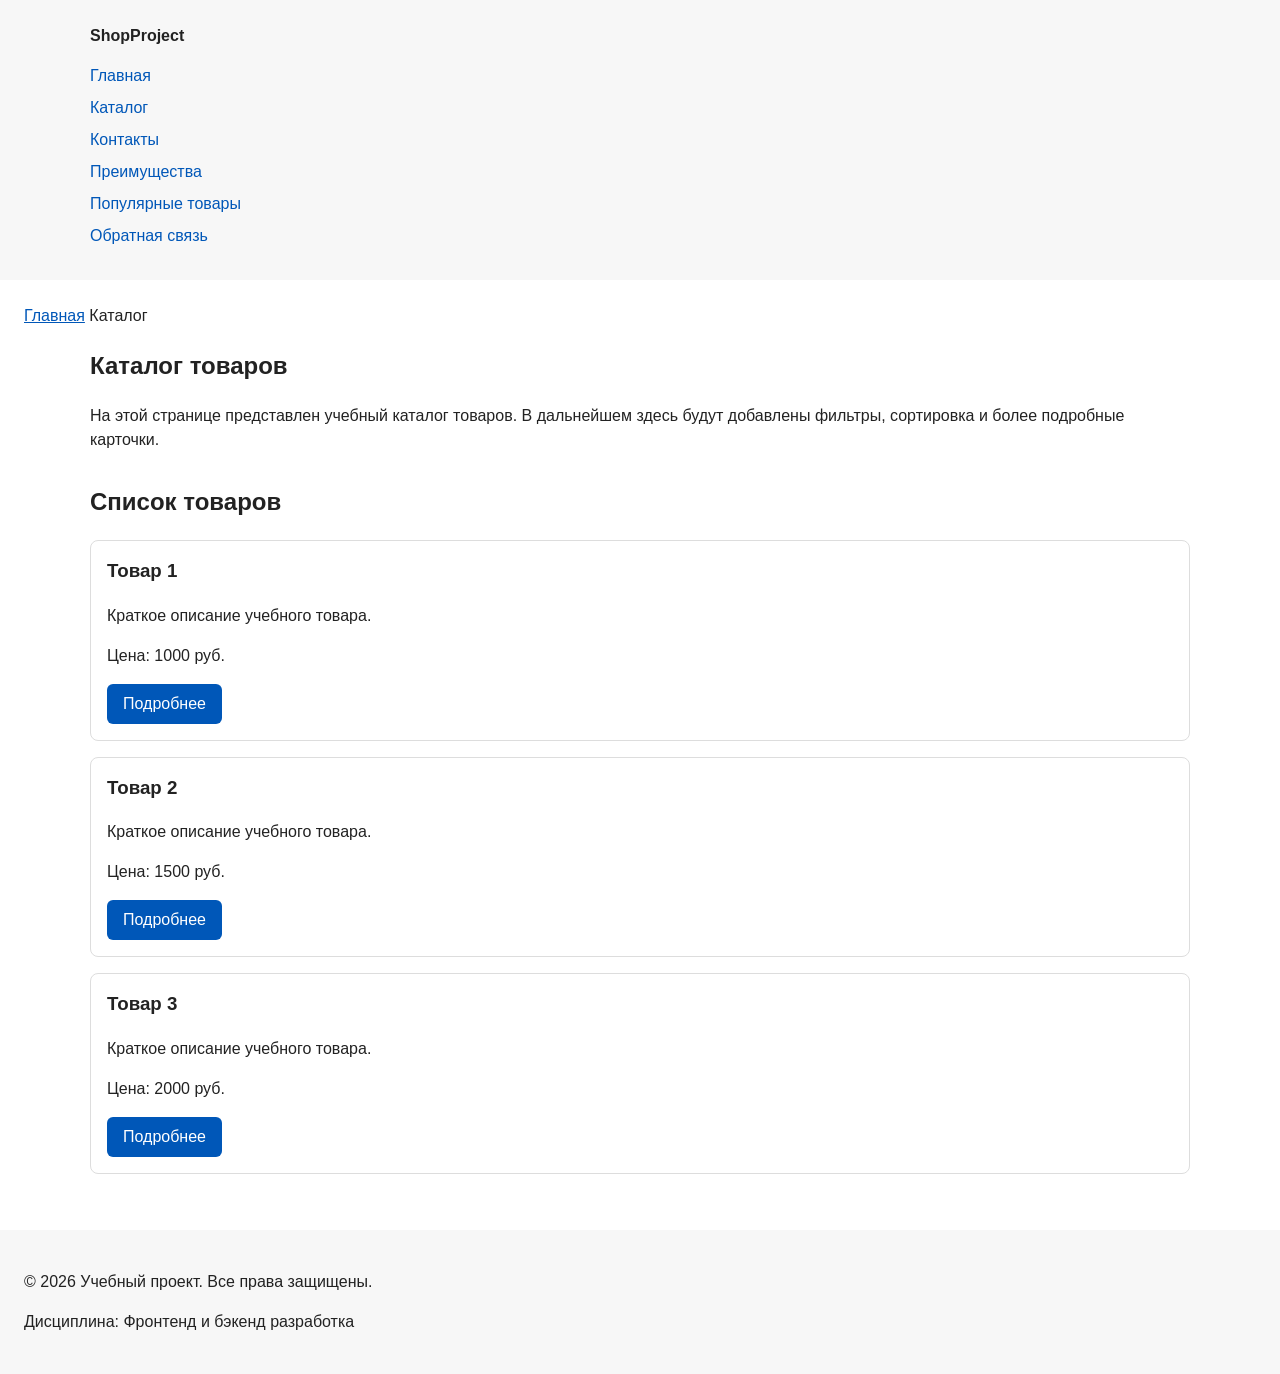
==== catalog.html @ 8a01cd28 "feat: add multi-page structure navigation and anchors" ====
﻿<!DOCTYPE html>
<html lang="ru">
<head>
  <meta charset="UTF-8">
  <meta name="viewport" content="width=device-width, initial-scale=1.0">
  <meta name="description" content="Каталог товаров учебного интернет-магазина.">
  <title>Каталог товаров – Учебный интернет-магазин</title>
  <link rel="stylesheet" href="css/style.css">
  <script src="js/main.js" defer></script>
</head>
<body>

  <!-- Шапка сайта -->
  <header>
    <div class="site-header">
      <a class="site-logo" href="index.html">ShopProject</a>
      <nav class="site-nav" aria-label="Основная навигация">
        <ul class="site-nav__list">
          <li><a href="index.html">Главная</a></li>
          <li><a href="catalog.html">Каталог</a></li>
          <li><a href="contacts.html">Контакты</a></li>
          <li><a href="index.html#advantages">Преимущества</a></li>
          <li><a href="index.html#popular">Популярные товары</a></li>
          <li><a href="index.html#contacts">Обратная связь</a></li>
        </ul>
      </nav>
    </div>
  </header>

  <!-- Основное содержимое страницы -->
  <main>

    <!-- Хлебные крошки -->
    <nav class="breadcrumbs" aria-label="Хлебные крошки">
      <a href="index.html">Главная</a>
      <span>Каталог</span>
    </nav>

    <!-- Заголовок раздела -->
    <section class="section">
      <h1>Каталог товаров</h1>
      <p>
        На этой странице представлен учебный каталог товаров.
        В дальнейшем здесь будут добавлены фильтры, сортировка
        и более подробные карточки.
      </p>
    </section>

    <!-- Список товаров -->
    <section class="section">
      <h2>Список товаров</h2>

      <article class="product-card">
        <h3>Товар 1</h3>
        <p>Краткое описание учебного товара.</p>
        <p>Цена: 1000 руб.</p>
        <a class="button" href="index.html#popular">Подробнее</a>
      </article>

      <article class="product-card">
        <h3>Товар 2</h3>
        <p>Краткое описание учебного товара.</p>
        <p>Цена: 1500 руб.</p>
        <a class="button" href="index.html#popular">Подробнее</a>
      </article>

      <article class="product-card">
        <h3>Товар 3</h3>
        <p>Краткое описание учебного товара.</p>
        <p>Цена: 2000 руб.</p>
        <a class="button" href="index.html#popular">Подробнее</a>
      </article>
    </section>

  </main>

  <!-- Подвал сайта -->
  <footer>
    <p>&copy; 2026 Учебный проект. Все права защищены.</p>
    <p>Дисциплина: Фронтенд и бэкенд разработка</p>
  </footer>

</body>
</html>
---- css/style.css ----
﻿/* ===================================
   1. Переменные проекта
   =================================== */

:root {
  /* Основные цвета проекта */
  --color-bg: #ffffff;
  --color-text: #222222;
  --color-muted: #666666;
  --color-primary: #0057b8;
  --color-primary-dark: #003f86;
  --color-border: #dddddd;
  --color-surface: #f7f7f7;
  --color-surface-accent: #eef5ff;
  --color-danger: #b00020;
  --color-success: #168a2f;
  --color-success-bg: #eefaf0;
  --color-white: #ffffff;

  /* Отступы */
  --space-xs: 4px;
  --space-sm: 8px;
  --space-md: 16px;
  --space-lg: 24px;
  --space-xl: 32px;

  /* Скругления */
  --radius-sm: 6px;
  --radius-md: 8px;
  --radius-lg: 12px;

  /* Размеры */
  --container-width: 1100px;
}


/* ===================================
   2. Базовые стили
   =================================== */

/*
  Минимальный сброс стилей.
  Универсальное правило для всех элементов.
  border-box делает расчёт размеров более понятным:
  width включает content, padding и border.
*/
* {
  box-sizing: border-box;
}

/*
  Убираем стандартный внешний отступ браузера у body.
  Без этого вокруг страницы может появиться белая рамка.
*/
body {
  margin: 0;
  font-family: Arial, sans-serif;
  line-height: 1.5;
  color: var(--color-text);
  background-color: var(--color-bg);
}

/*
  Задаём внутренние отступы для основных областей страницы.
  Это делает содержимое визуально отделённым от краёв окна браузера.
*/
header,
main,
footer {
  padding: var(--space-lg);
}

/*
  Оформляем шапку страницы.
  Пока используется простой светло-серый фон.
*/
header {
  background-color: var(--color-surface);
}

/*
  Оформляем подвал страницы тем же фоном,
  чтобы визуально отделить его от основного содержимого.
*/
footer {
  background-color: var(--color-surface);
}


/* ===================================
   3. Общие элементы интерфейса
   =================================== */

a {
  color: var(--color-primary);
}

a:hover {
  color: var(--color-primary-dark);
}

a:focus-visible {
  outline: 2px solid var(--color-primary);
  outline-offset: 3px;
}


/* ===================================
   4. Компоненты страницы
   =================================== */

/*
  Ограничиваем ширину содержимого шапки,
  чтобы оно не растягивалось слишком сильно на широких экранах.
*/
.site-header {
  max-width: 1100px;
  margin: 0 auto;
}

/*
  Оформляем текстовый логотип.
*/
.site-logo {
  font-weight: bold;
  text-decoration: none;
  color: #222222;
}

/*
  Убираем стандартные отступы и маркеры списка навигации.
*/
.site-nav__list {
  padding: 0;
  margin: 16px 0 0;
  list-style: none;
}

/*
  Добавляем расстояние между пунктами меню.
*/
.site-nav__list li {
  margin-bottom: 8px;
}

/*
  Оформляем ссылки меню.
*/
.site-nav__list a {
  color: #0057b8;
  text-decoration: none;
}

/*
  При наведении мыши подчёркиваем ссылку.
*/
.site-nav__list a:hover {
  text-decoration: underline;
}

/*
  Hero-блок – первый крупный блок страницы.
  Он визуально отделяется от остальных разделов фоном и отступами.
*/
.hero {
  max-width: var(--container-width);
  margin: 0 auto var(--space-xl);
  padding: var(--space-xl) var(--space-lg);
  background-color: var(--color-surface-accent);
  border-radius: var(--radius-lg);
}

/*
  Общий класс для разделов страницы.
*/
.section {
  max-width: var(--container-width);
  margin: 0 auto var(--space-xl);
}

/*
  Убираем лишний верхний отступ у заголовков разделов.
*/
.section h2 {
  margin-top: 0;
}

/*
  Карточка товара – самостоятельный блок.
  На следующих занятиях карточки будут доработаны и выстроены в сетку.
*/
.product-card {
  margin-bottom: var(--space-md);
  padding: var(--space-md);
  border: 1px solid var(--color-border);
  border-radius: var(--radius-md);
  background-color: var(--color-bg);
}

/*
  Показываем интерактивность карточки при наведении.
*/
.product-card:hover {
  border-color: var(--color-primary);
}

/*
  Убираем лишний верхний отступ у заголовка карточки.
*/
.product-card h3 {
  margin-top: 0;
}

/*
  Пока это обычная ссылка, но визуально она оформляется как кнопка.
*/
.button {
  display: inline-block;
  padding: var(--space-sm) var(--space-md);
  color: var(--color-white);
  background-color: var(--color-primary);
  text-decoration: none;
  border: none;
  border-radius: var(--radius-sm);
  cursor: pointer;
}

/*
  Состояние наведения для кнопки.
*/
.button:hover {
  background-color: var(--color-primary-dark);
}

/*
  Видимый фокус для клавиатурной навигации.
*/
.button:focus-visible {
  outline: 2px solid var(--color-primary);
  outline-offset: 3px;
}

/*
  Отключённая кнопка.
*/
.button:disabled {
  opacity: 0.6;
  cursor: not-allowed;
}

/*
  Дополнительный информационный блок.
*/
.aside-info {
  max-width: var(--container-width);
  margin: 0 auto var(--space-xl);
  padding: var(--space-md);
  border-left: 4px solid var(--color-primary);
  background-color: var(--color-surface);
}

/*
  Стили для списка преимуществ.
*/
.advantages-list {
  padding-left: 20px;
}


/* ===================================
   5. Форма и модальное окно
   =================================== */

/* Модальное окно. Элемент dialog сам умеет открываться поверх страницы. */
.order-dialog {
  width: min(100% - 32px, 560px);
  padding: var(--space-lg);
  border: none;
  border-radius: var(--radius-lg);
}

/* Затемнение фона за модальным окном. */
.order-dialog::backdrop {
  background-color: rgba(0, 0, 0, 0.5);
}

/* Поле формы. Каждый блок получает нижний отступ. */
.form-field {
  margin-bottom: var(--space-md);
}

/* Подпись поля. */
.form-field label {
  display: block;
  margin-bottom: var(--space-xs);
}

/* Основные поля формы. */
.form-field input,
.form-field select,
.form-field textarea {
  width: 100%;
  padding: 10px 12px;
  border: 1px solid var(--color-border);
  border-radius: var(--radius-sm);
  font: inherit;
}

/* Checkbox не должен занимать всю ширину. */
.form-field input[type="checkbox"] {
  width: auto;
}

/* Подсказка под полем телефона. */
.form-field small {
  display: block;
  margin-top: var(--space-xs);
  color: var(--color-muted);
}

/* Реакция полей формы при наведении. */
.form-field input:hover,
.form-field select:hover,
.form-field textarea:hover {
  border-color: var(--color-primary);
}

/* Видимый фокус для клавиатурной навигации. */
.form-field input:focus-visible,
.form-field select:focus-visible,
.form-field textarea:focus-visible,
.form-actions button:focus-visible {
  outline: 2px solid var(--color-primary);
  outline-offset: 3px;
}

/* Подсветка ошибочных полей.
   Атрибут aria-invalid будет добавляться через JavaScript. */
[aria-invalid="true"] {
  border-color: var(--color-danger);
}

/* Кнопки формы. */
.form-actions {
  display: flex;
  gap: 12px;
  margin-top: 20px;
}

/* Сообщение об успешной отправке. */
.success-message {
  max-width: var(--container-width);
  margin: var(--space-lg) auto;
  padding: var(--space-md);
  border-left: 4px solid var(--color-success);
  background-color: var(--color-success-bg);
}
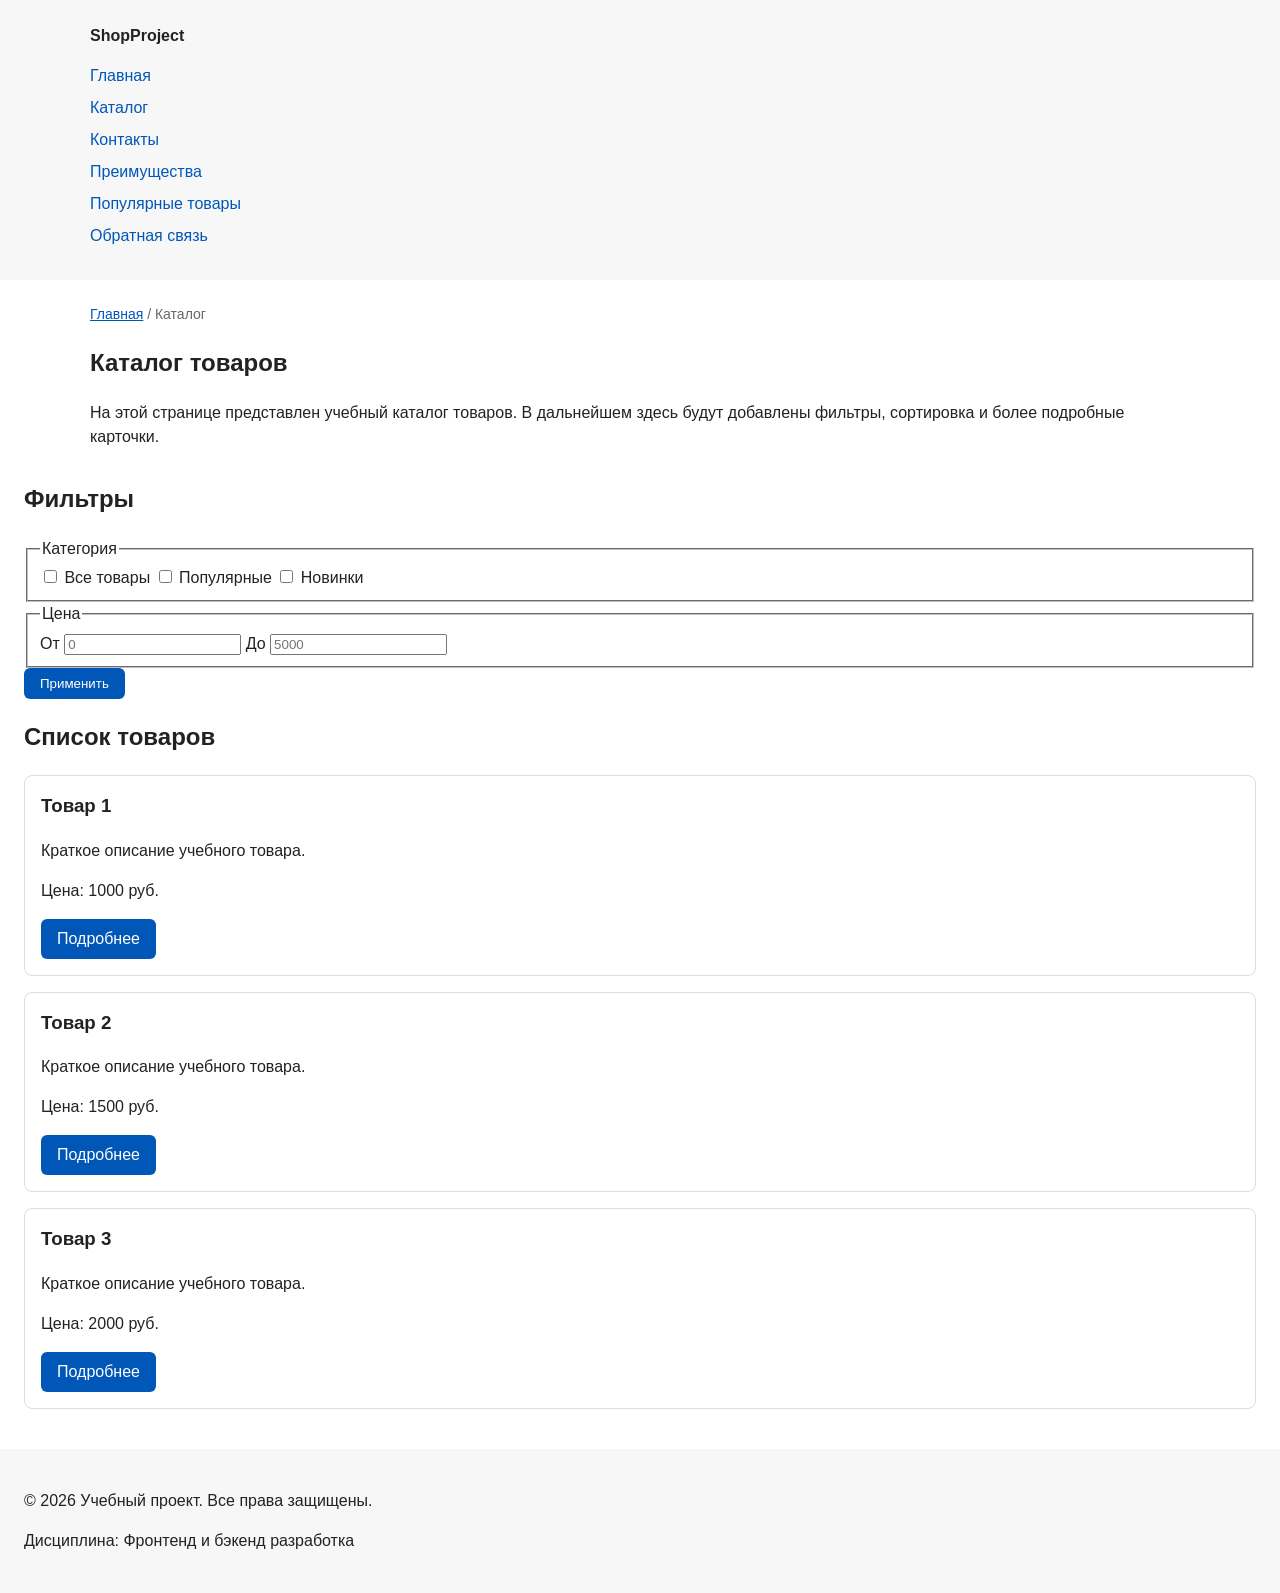
==== commit d9624693: "feat: add flex navigation and grid catalog layout" ====
--- a/catalog.html
+++ b/catalog.html
@@ -47,8 +47,31 @@
     </section>
 
     <!-- Список товаров -->
-    <section class="section">
-      <h2>Список товаров</h2>
+    <section class="catalog-layout">
+      <aside class="catalog-filters">
+        <h2>Фильтры</h2>
+        <form class="filters-form" action="#" method="get">
+          <fieldset>
+            <legend>Категория</legend>
+            <label><input type="checkbox" name="category" value="all"> Все товары</label>
+            <label><input type="checkbox" name="category" value="popular"> Популярные</label>
+            <label><input type="checkbox" name="category" value="new"> Новинки</label>
+          </fieldset>
+          <fieldset>
+            <legend>Цена</legend>
+            <label for="price-from">От</label>
+            <input id="price-from" name="price-from" type="number" min="0" placeholder="0">
+            <label for="price-to">До</label>
+            <input id="price-to" name="price-to" type="number" min="0" placeholder="5000">
+          </fieldset>
+          <button class="button" type="submit">Применить</button>
+        </form>
+      </aside>
+
+      <section class="catalog-products">
+        <h2>Список товаров</h2>
+
+        <div class="products-grid">
 
       <article class="product-card">
         <h3>Товар 1</h3>
@@ -70,6 +93,8 @@
         <p>Цена: 2000 руб.</p>
         <a class="button" href="index.html#popular">Подробнее</a>
       </article>
+        </div>
+      </section>
     </section>
 
   </main>
--- a/css/style.css
+++ b/css/style.css
@@ -38,20 +38,10 @@
    2. Базовые стили
    =================================== */
 
-/*
-  Минимальный сброс стилей.
-  Универсальное правило для всех элементов.
-  border-box делает расчёт размеров более понятным:
-  width включает content, padding и border.
-*/
 * {
   box-sizing: border-box;
 }
 
-/*
-  Убираем стандартный внешний отступ браузера у body.
-  Без этого вокруг страницы может появиться белая рамка.
-*/
 body {
   margin: 0;
   font-family: Arial, sans-serif;
@@ -60,28 +50,27 @@
   background-color: var(--color-bg);
 }
 
-/*
-  Задаём внутренние отступы для основных областей страницы.
-  Это делает содержимое визуально отделённым от краёв окна браузера.
-*/
+/* Плавная прокрутка к якорям */
+html {
+  scroll-behavior: smooth;
+}
+
+/* Подсветка якоря */
+:target {
+  outline: 2px dashed var(--color-primary);
+  outline-offset: 4px;
+}
+
 header,
 main,
 footer {
   padding: var(--space-lg);
 }
 
-/*
-  Оформляем шапку страницы.
-  Пока используется простой светло-серый фон.
-*/
 header {
   background-color: var(--color-surface);
 }
 
-/*
-  Оформляем подвал страницы тем же фоном,
-  чтобы визуально отделить его от основного содержимого.
-*/
 footer {
   background-color: var(--color-surface);
 }
@@ -109,59 +98,36 @@
    4. Компоненты страницы
    =================================== */
 
-/*
-  Ограничиваем ширину содержимого шапки,
-  чтобы оно не растягивалось слишком сильно на широких экранах.
-*/
 .site-header {
-  max-width: 1100px;
+  max-width: var(--container-width);
   margin: 0 auto;
 }
 
-/*
-  Оформляем текстовый логотип.
-*/
 .site-logo {
   font-weight: bold;
   text-decoration: none;
-  color: #222222;
-}
-
-/*
-  Убираем стандартные отступы и маркеры списка навигации.
-*/
+  color: var(--color-text);
+}
+
 .site-nav__list {
   padding: 0;
   margin: 16px 0 0;
   list-style: none;
 }
 
-/*
-  Добавляем расстояние между пунктами меню.
-*/
 .site-nav__list li {
   margin-bottom: 8px;
 }
 
-/*
-  Оформляем ссылки меню.
-*/
 .site-nav__list a {
-  color: #0057b8;
+  color: var(--color-primary);
   text-decoration: none;
 }
 
-/*
-  При наведении мыши подчёркиваем ссылку.
-*/
 .site-nav__list a:hover {
   text-decoration: underline;
 }
 
-/*
-  Hero-блок – первый крупный блок страницы.
-  Он визуально отделяется от остальных разделов фоном и отступами.
-*/
 .hero {
   max-width: var(--container-width);
   margin: 0 auto var(--space-xl);
@@ -170,25 +136,15 @@
   border-radius: var(--radius-lg);
 }
 
-/*
-  Общий класс для разделов страницы.
-*/
 .section {
   max-width: var(--container-width);
   margin: 0 auto var(--space-xl);
 }
 
-/*
-  Убираем лишний верхний отступ у заголовков разделов.
-*/
 .section h2 {
   margin-top: 0;
 }
 
-/*
-  Карточка товара – самостоятельный блок.
-  На следующих занятиях карточки будут доработаны и выстроены в сетку.
-*/
 .product-card {
   margin-bottom: var(--space-md);
   padding: var(--space-md);
@@ -197,23 +153,14 @@
   background-color: var(--color-bg);
 }
 
-/*
-  Показываем интерактивность карточки при наведении.
-*/
 .product-card:hover {
   border-color: var(--color-primary);
 }
 
-/*
-  Убираем лишний верхний отступ у заголовка карточки.
-*/
 .product-card h3 {
   margin-top: 0;
 }
 
-/*
-  Пока это обычная ссылка, но визуально она оформляется как кнопка.
-*/
 .button {
   display: inline-block;
   padding: var(--space-sm) var(--space-md);
@@ -225,32 +172,20 @@
   cursor: pointer;
 }
 
-/*
-  Состояние наведения для кнопки.
-*/
 .button:hover {
   background-color: var(--color-primary-dark);
 }
 
-/*
-  Видимый фокус для клавиатурной навигации.
-*/
 .button:focus-visible {
   outline: 2px solid var(--color-primary);
   outline-offset: 3px;
 }
 
-/*
-  Отключённая кнопка.
-*/
 .button:disabled {
   opacity: 0.6;
   cursor: not-allowed;
 }
 
-/*
-  Дополнительный информационный блок.
-*/
 .aside-info {
   max-width: var(--container-width);
   margin: 0 auto var(--space-xl);
@@ -259,19 +194,37 @@
   background-color: var(--color-surface);
 }
 
-/*
-  Стили для списка преимуществ.
-*/
 .advantages-list {
   padding-left: 20px;
 }
 
+/* Хлебные крошки */
+.breadcrumbs {
+  max-width: var(--container-width);
+  margin: 0 auto var(--space-md);
+  font-size: 14px;
+  color: var(--color-muted);
+}
+
+.breadcrumbs a {
+  color: var(--color-primary);
+}
+
+.breadcrumbs span::before {
+  content: " / ";
+  color: var(--color-muted);
+}
+
+/* Список контактов */
+.contacts-list {
+  padding-left: 20px;
+}
+
 
 /* ===================================
    5. Форма и модальное окно
    =================================== */
 
-/* Модальное окно. Элемент dialog сам умеет открываться поверх страницы. */
 .order-dialog {
   width: min(100% - 32px, 560px);
   padding: var(--space-lg);
@@ -279,23 +232,19 @@
   border-radius: var(--radius-lg);
 }
 
-/* Затемнение фона за модальным окном. */
 .order-dialog::backdrop {
   background-color: rgba(0, 0, 0, 0.5);
 }
 
-/* Поле формы. Каждый блок получает нижний отступ. */
 .form-field {
   margin-bottom: var(--space-md);
 }
 
-/* Подпись поля. */
 .form-field label {
   display: block;
   margin-bottom: var(--space-xs);
 }
 
-/* Основные поля формы. */
 .form-field input,
 .form-field select,
 .form-field textarea {
@@ -306,26 +255,22 @@
   font: inherit;
 }
 
-/* Checkbox не должен занимать всю ширину. */
 .form-field input[type="checkbox"] {
   width: auto;
 }
 
-/* Подсказка под полем телефона. */
 .form-field small {
   display: block;
   margin-top: var(--space-xs);
   color: var(--color-muted);
 }
 
-/* Реакция полей формы при наведении. */
 .form-field input:hover,
 .form-field select:hover,
 .form-field textarea:hover {
   border-color: var(--color-primary);
 }
 
-/* Видимый фокус для клавиатурной навигации. */
 .form-field input:focus-visible,
 .form-field select:focus-visible,
 .form-field textarea:focus-visible,
@@ -334,20 +279,16 @@
   outline-offset: 3px;
 }
 
-/* Подсветка ошибочных полей.
-   Атрибут aria-invalid будет добавляться через JavaScript. */
 [aria-invalid="true"] {
   border-color: var(--color-danger);
 }
 
-/* Кнопки формы. */
 .form-actions {
   display: flex;
   gap: 12px;
   margin-top: 20px;
 }
 
-/* Сообщение об успешной отправке. */
 .success-message {
   max-width: var(--container-width);
   margin: var(--space-lg) auto;
@@ -355,13 +296,3 @@
   border-left: 4px solid var(--color-success);
   background-color: var(--color-success-bg);
 }
-
-
-
-
-
-
-
-
-
-
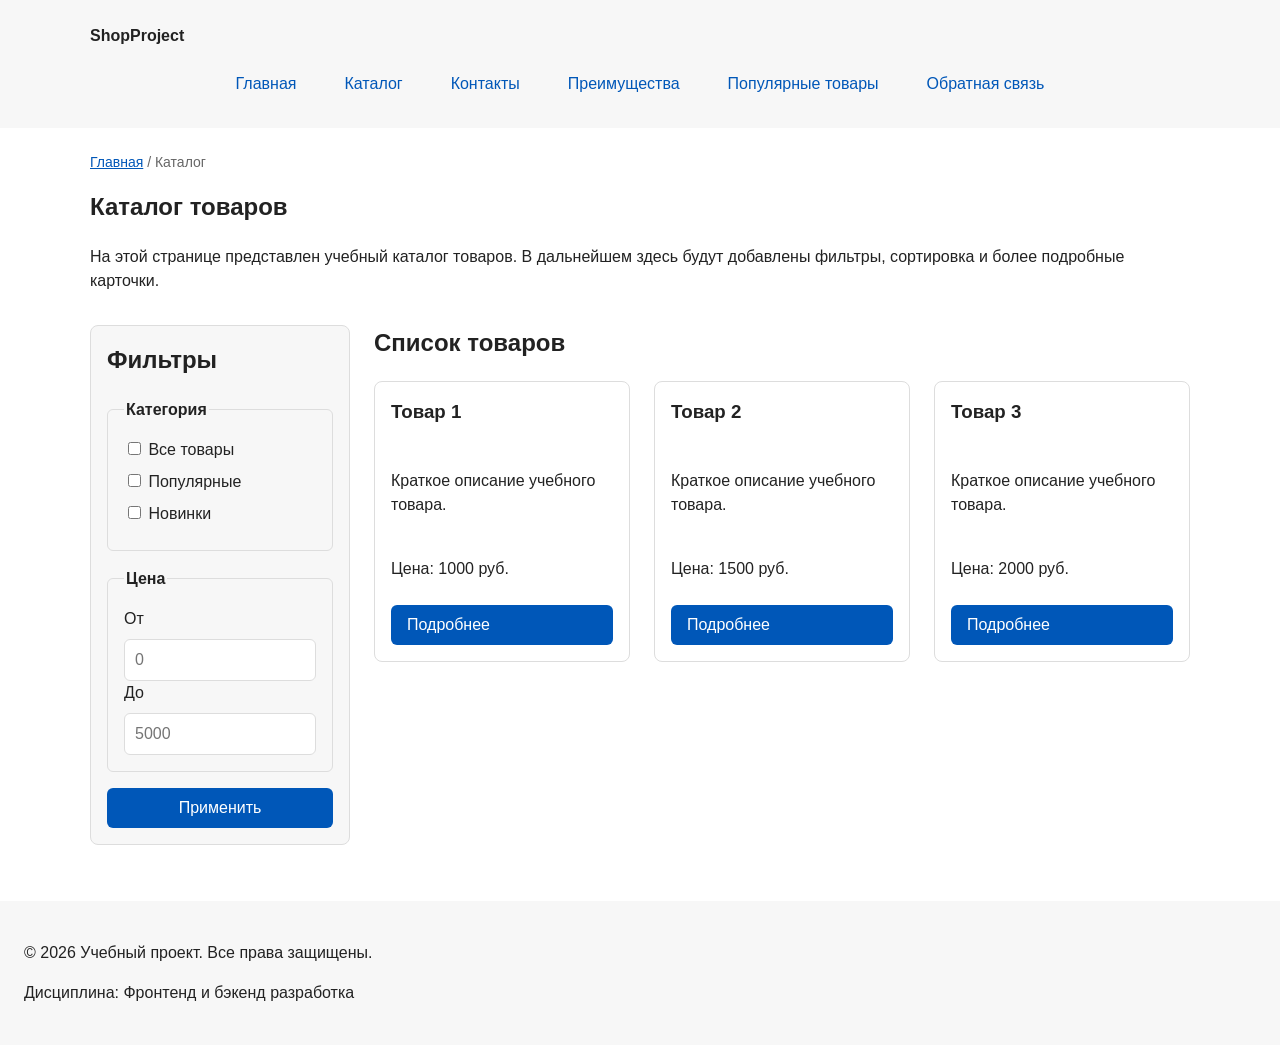
==== commit 267ce9e2: "refactor: apply BEM naming to CSS classes" ====
--- a/catalog.html
+++ b/catalog.html
@@ -11,17 +11,17 @@
 <body>
 
   <!-- Шапка сайта -->
-  <header>
-    <div class="site-header">
-      <a class="site-logo" href="index.html">ShopProject</a>
+  <header class="site-header">
+    <div class="site-header__inner">
+      <a class="site-header__logo" href="index.html">ShopProject</a>
       <nav class="site-nav" aria-label="Основная навигация">
         <ul class="site-nav__list">
-          <li><a href="index.html">Главная</a></li>
-          <li><a href="catalog.html">Каталог</a></li>
-          <li><a href="contacts.html">Контакты</a></li>
-          <li><a href="index.html#advantages">Преимущества</a></li>
-          <li><a href="index.html#popular">Популярные товары</a></li>
-          <li><a href="index.html#contacts">Обратная связь</a></li>
+          <li><a class="site-nav__link" href="index.html">Главная</a></li>
+          <li><a class="site-nav__link" href="catalog.html">Каталог</a></li>
+          <li><a class="site-nav__link" href="contacts.html">Контакты</a></li>
+          <li><a class="site-nav__link" href="index.html#advantages">Преимущества</a></li>
+          <li><a class="site-nav__link" href="index.html#popular">Популярные товары</a></li>
+          <li><a class="site-nav__link" href="index.html#contacts">Обратная связь</a></li>
         </ul>
       </nav>
     </div>
@@ -32,13 +32,13 @@
 
     <!-- Хлебные крошки -->
     <nav class="breadcrumbs" aria-label="Хлебные крошки">
-      <a href="index.html">Главная</a>
-      <span>Каталог</span>
+      <a class="breadcrumbs__link" href="index.html">Главная</a>
+      <span class="breadcrumbs__current">Каталог</span>
     </nav>
 
     <!-- Заголовок раздела -->
     <section class="section">
-      <h1>Каталог товаров</h1>
+      <h1 class="section__title">Каталог товаров</h1>
       <p>
         На этой странице представлен учебный каталог товаров.
         В дальнейшем здесь будут добавлены фильтры, сортировка
@@ -49,46 +49,46 @@
     <!-- Список товаров -->
     <section class="catalog-layout">
       <aside class="catalog-filters">
-        <h2>Фильтры</h2>
-        <form class="filters-form" action="#" method="get">
-          <fieldset>
-            <legend>Категория</legend>
-            <label><input type="checkbox" name="category" value="all"> Все товары</label>
-            <label><input type="checkbox" name="category" value="popular"> Популярные</label>
-            <label><input type="checkbox" name="category" value="new"> Новинки</label>
+        <h2 class="section__title">Фильтры</h2>
+        <form class="catalog-filters__form" action="#" method="get">
+          <fieldset class="catalog-filters__fieldset">
+            <legend class="catalog-filters__legend">Категория</legend>
+            <label class="catalog-filters__label"><input type="checkbox" name="category" value="all"> Все товары</label>
+            <label class="catalog-filters__label"><input type="checkbox" name="category" value="popular"> Популярные</label>
+            <label class="catalog-filters__label"><input type="checkbox" name="category" value="new"> Новинки</label>
           </fieldset>
-          <fieldset>
-            <legend>Цена</legend>
-            <label for="price-from">От</label>
-            <input id="price-from" name="price-from" type="number" min="0" placeholder="0">
-            <label for="price-to">До</label>
-            <input id="price-to" name="price-to" type="number" min="0" placeholder="5000">
+          <fieldset class="catalog-filters__fieldset">
+            <legend class="catalog-filters__legend">Цена</legend>
+            <label class="catalog-filters__label" for="price-from">От</label>
+            <input id="price-from" name="price-from" class="catalog-filters__input" type="number" min="0" placeholder="0">
+            <label class="catalog-filters__label" for="price-to">До</label>
+            <input id="price-to" name="price-to" class="catalog-filters__input" type="number" min="0" placeholder="5000">
           </fieldset>
           <button class="button" type="submit">Применить</button>
         </form>
       </aside>
 
-      <section class="catalog-products">
-        <h2>Список товаров</h2>
+      <section class="catalog-layout__products">
+        <h2 class="section__title">Список товаров</h2>
 
         <div class="products-grid">
 
       <article class="product-card">
-        <h3>Товар 1</h3>
+        <h3 class="product-card__title">Товар 1</h3>
         <p>Краткое описание учебного товара.</p>
         <p>Цена: 1000 руб.</p>
         <a class="button" href="index.html#popular">Подробнее</a>
       </article>
 
       <article class="product-card">
-        <h3>Товар 2</h3>
+        <h3 class="product-card__title">Товар 2</h3>
         <p>Краткое описание учебного товара.</p>
         <p>Цена: 1500 руб.</p>
         <a class="button" href="index.html#popular">Подробнее</a>
       </article>
 
       <article class="product-card">
-        <h3>Товар 3</h3>
+        <h3 class="product-card__title">Товар 3</h3>
         <p>Краткое описание учебного товара.</p>
         <p>Цена: 2000 руб.</p>
         <a class="button" href="index.html#popular">Подробнее</a>
@@ -100,10 +100,12 @@
   </main>
 
   <!-- Подвал сайта -->
-  <footer>
+  <footer class="site-footer">
     <p>&copy; 2026 Учебный проект. Все права защищены.</p>
     <p>Дисциплина: Фронтенд и бэкенд разработка</p>
   </footer>
 
 </body>
 </html>
+
+
--- a/css/style.css
+++ b/css/style.css
@@ -3,7 +3,6 @@
    =================================== */
 
 :root {
-  /* Основные цвета проекта */
   --color-bg: #ffffff;
   --color-text: #222222;
   --color-muted: #666666;
@@ -17,19 +16,16 @@
   --color-success-bg: #eefaf0;
   --color-white: #ffffff;
 
-  /* Отступы */
   --space-xs: 4px;
   --space-sm: 8px;
   --space-md: 16px;
   --space-lg: 24px;
   --space-xl: 32px;
 
-  /* Скругления */
   --radius-sm: 6px;
   --radius-md: 8px;
   --radius-lg: 12px;
 
-  /* Размеры */
   --container-width: 1100px;
 }
 
@@ -50,29 +46,17 @@
   background-color: var(--color-bg);
 }
 
-/* Плавная прокрутка к якорям */
 html {
   scroll-behavior: smooth;
 }
 
-/* Подсветка якоря */
 :target {
   outline: 2px dashed var(--color-primary);
   outline-offset: 4px;
 }
 
-header,
-main,
-footer {
+main {
   padding: var(--space-lg);
-}
-
-header {
-  background-color: var(--color-surface);
-}
-
-footer {
-  background-color: var(--color-surface);
 }
 
 
@@ -95,38 +79,63 @@
 
 
 /* ===================================
-   4. Компоненты страницы
+   4. Блок: site-header
    =================================== */
 
 .site-header {
+  background-color: var(--color-surface);
+  padding: var(--space-lg);
+}
+
+.site-header__inner {
   max-width: var(--container-width);
   margin: 0 auto;
 }
 
-.site-logo {
+.site-header__logo {
   font-weight: bold;
   text-decoration: none;
   color: var(--color-text);
 }
 
+
+/* ===================================
+   5. Блок: site-nav
+   =================================== */
+
 .site-nav__list {
+  display: flex;
+  flex-wrap: wrap;
+  justify-content: center;
+  align-items: center;
+  gap: var(--space-md);
   padding: 0;
-  margin: 16px 0 0;
+  margin: var(--space-md) 0 0;
   list-style: none;
 }
 
-.site-nav__list li {
-  margin-bottom: 8px;
-}
-
-.site-nav__list a {
+.site-nav__link {
+  display: inline-block;
+  padding: var(--space-sm) var(--space-md);
   color: var(--color-primary);
   text-decoration: none;
-}
-
-.site-nav__list a:hover {
-  text-decoration: underline;
-}
+  border-radius: var(--radius-sm);
+}
+
+.site-nav__link:hover {
+  color: var(--color-white);
+  background-color: var(--color-primary);
+}
+
+.site-nav__link:focus-visible {
+  outline: 2px solid var(--color-primary);
+  outline-offset: 3px;
+}
+
+
+/* ===================================
+   6. Блок: hero
+   =================================== */
 
 .hero {
   max-width: var(--container-width);
@@ -136,17 +145,62 @@
   border-radius: var(--radius-lg);
 }
 
+
+/* ===================================
+   7. Блок: section
+   =================================== */
+
 .section {
   max-width: var(--container-width);
   margin: 0 auto var(--space-xl);
 }
 
-.section h2 {
+.section__title {
   margin-top: 0;
 }
 
+
+/* ===================================
+   8. Блок: advantages
+   =================================== */
+
+.advantages__list {
+  padding-left: 20px;
+}
+
+
+/* ===================================
+   9. Блок: info-panel
+   =================================== */
+
+.info-panel {
+  max-width: var(--container-width);
+  margin: 0 auto var(--space-xl);
+  padding: var(--space-md);
+  border-left: 4px solid var(--color-primary);
+  background-color: var(--color-surface);
+}
+
+
+/* ===================================
+   10. Блок: products-grid
+   =================================== */
+
+.products-grid {
+  display: grid;
+  grid-template-columns: repeat(3, 1fr);
+  gap: var(--space-lg);
+}
+
+
+/* ===================================
+   11. Блок: product-card
+   =================================== */
+
 .product-card {
-  margin-bottom: var(--space-md);
+  display: flex;
+  flex-direction: column;
+  gap: var(--space-sm);
   padding: var(--space-md);
   border: 1px solid var(--color-border);
   border-radius: var(--radius-md);
@@ -157,9 +211,19 @@
   border-color: var(--color-primary);
 }
 
-.product-card h3 {
+.product-card__title {
   margin-top: 0;
 }
+
+.product-card__button {
+  margin-top: auto;
+  align-self: flex-start;
+}
+
+
+/* ===================================
+   12. Блок: button
+   =================================== */
 
 .button {
   display: inline-block;
@@ -170,6 +234,7 @@
   border: none;
   border-radius: var(--radius-sm);
   cursor: pointer;
+  font: inherit;
 }
 
 .button:hover {
@@ -186,19 +251,11 @@
   cursor: not-allowed;
 }
 
-.aside-info {
-  max-width: var(--container-width);
-  margin: 0 auto var(--space-xl);
-  padding: var(--space-md);
-  border-left: 4px solid var(--color-primary);
-  background-color: var(--color-surface);
-}
-
-.advantages-list {
-  padding-left: 20px;
-}
-
-/* Хлебные крошки */
+
+/* ===================================
+   13. Блок: breadcrumbs
+   =================================== */
+
 .breadcrumbs {
   max-width: var(--container-width);
   margin: 0 auto var(--space-md);
@@ -206,23 +263,87 @@
   color: var(--color-muted);
 }
 
-.breadcrumbs a {
+.breadcrumbs__link {
   color: var(--color-primary);
 }
 
-.breadcrumbs span::before {
+.breadcrumbs__current::before {
   content: " / ";
   color: var(--color-muted);
 }
 
-/* Список контактов */
-.contacts-list {
+
+/* ===================================
+   14. Блок: contacts
+   =================================== */
+
+.contacts__list {
   padding-left: 20px;
 }
 
 
 /* ===================================
-   5. Форма и модальное окно
+   15. Блок: catalog-layout
+   =================================== */
+
+.catalog-layout {
+  max-width: var(--container-width);
+  margin: 0 auto var(--space-xl);
+  display: grid;
+  grid-template-columns: 260px 1fr;
+  grid-template-areas: "filters products";
+  gap: var(--space-lg);
+}
+
+.catalog-layout__products {
+  grid-area: products;
+}
+
+
+/* ===================================
+   16. Блок: catalog-filters
+   =================================== */
+
+.catalog-filters {
+  grid-area: filters;
+  padding: var(--space-md);
+  border: 1px solid var(--color-border);
+  border-radius: var(--radius-md);
+  background-color: var(--color-surface);
+}
+
+.catalog-filters__form {
+  display: grid;
+  gap: var(--space-md);
+}
+
+.catalog-filters__fieldset {
+  margin: 0;
+  padding: var(--space-md);
+  border: 1px solid var(--color-border);
+  border-radius: var(--radius-sm);
+}
+
+.catalog-filters__legend {
+  font-weight: 700;
+}
+
+.catalog-filters__label {
+  display: block;
+  margin-bottom: var(--space-sm);
+}
+
+.catalog-filters__input {
+  width: 100%;
+  padding: 8px 10px;
+  border: 1px solid var(--color-border);
+  border-radius: var(--radius-sm);
+  font: inherit;
+}
+
+
+/* ===================================
+   17. Блок: order-dialog
    =================================== */
 
 .order-dialog {
@@ -236,18 +357,23 @@
   background-color: rgba(0, 0, 0, 0.5);
 }
 
-.form-field {
+
+/* ===================================
+   18. Блок: order-form
+   =================================== */
+
+.order-form__field {
   margin-bottom: var(--space-md);
 }
 
-.form-field label {
+.order-form__label {
   display: block;
   margin-bottom: var(--space-xs);
 }
 
-.form-field input,
-.form-field select,
-.form-field textarea {
+.order-form__input,
+.order-form__select,
+.order-form__textarea {
   width: 100%;
   padding: 10px 12px;
   border: 1px solid var(--color-border);
@@ -255,44 +381,55 @@
   font: inherit;
 }
 
-.form-field input[type="checkbox"] {
+.order-form__input[type="checkbox"] {
   width: auto;
 }
 
-.form-field small {
+.order-form__hint {
   display: block;
   margin-top: var(--space-xs);
   color: var(--color-muted);
 }
 
-.form-field input:hover,
-.form-field select:hover,
-.form-field textarea:hover {
+.order-form__input:hover,
+.order-form__select:hover,
+.order-form__textarea:hover {
   border-color: var(--color-primary);
 }
 
-.form-field input:focus-visible,
-.form-field select:focus-visible,
-.form-field textarea:focus-visible,
-.form-actions button:focus-visible {
+.order-form__input:focus-visible,
+.order-form__select:focus-visible,
+.order-form__textarea:focus-visible {
   outline: 2px solid var(--color-primary);
   outline-offset: 3px;
 }
 
-[aria-invalid="true"] {
+.order-form__input[aria-invalid="true"],
+.order-form__select[aria-invalid="true"],
+.order-form__textarea[aria-invalid="true"] {
   border-color: var(--color-danger);
 }
 
-.form-actions {
+.order-form__actions {
   display: flex;
   gap: 12px;
   margin-top: 20px;
 }
 
-.success-message {
+.order-form__success {
   max-width: var(--container-width);
   margin: var(--space-lg) auto;
   padding: var(--space-md);
   border-left: 4px solid var(--color-success);
   background-color: var(--color-success-bg);
 }
+
+
+/* ===================================
+   19. Блок: site-footer
+   =================================== */
+
+.site-footer {
+  padding: var(--space-lg);
+  background-color: var(--color-surface);
+}
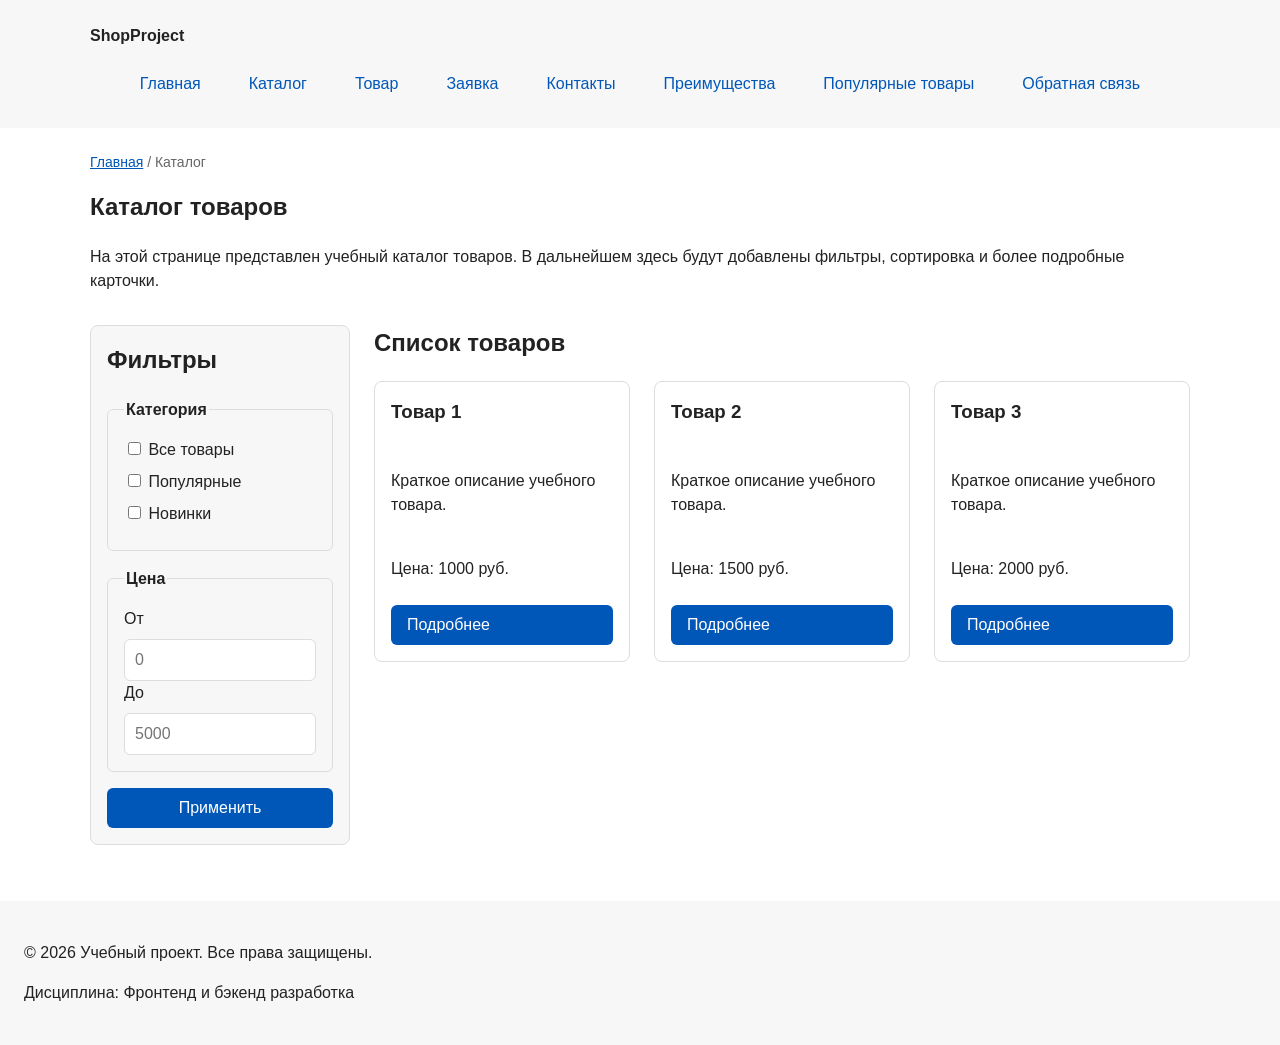
==== commit 338e83ea: "feat: add product and order pages for KR1 submission" ====
--- a/catalog.html
+++ b/catalog.html
@@ -18,6 +18,8 @@
         <ul class="site-nav__list">
           <li><a class="site-nav__link" href="index.html">Главная</a></li>
           <li><a class="site-nav__link" href="catalog.html">Каталог</a></li>
+          <li><a class="site-nav__link" href="product.html">Товар</a></li>
+          <li><a class="site-nav__link" href="order.html">Заявка</a></li>
           <li><a class="site-nav__link" href="contacts.html">Контакты</a></li>
           <li><a class="site-nav__link" href="index.html#advantages">Преимущества</a></li>
           <li><a class="site-nav__link" href="index.html#popular">Популярные товары</a></li>
--- a/css/style.css
+++ b/css/style.css
@@ -433,3 +433,78 @@
   padding: var(--space-lg);
   background-color: var(--color-surface);
 }
+
+/* ===================================
+   Стили для страницы товара (product.html)
+   =================================== */
+
+.product-page__layout {
+  display: grid;
+  grid-template-columns: 1fr 1fr;
+  gap: var(--space-lg);
+  margin-bottom: var(--space-xl);
+}
+
+.product-page__image-placeholder {
+  display: flex;
+  align-items: center;
+  justify-content: center;
+  min-height: 300px;
+  background-color: var(--color-surface);
+  border: 1px dashed var(--color-border);
+  border-radius: var(--radius-md);
+  color: var(--color-muted);
+}
+
+.product-page__info {
+  display: flex;
+  flex-direction: column;
+  gap: var(--space-md);
+}
+
+.product-page__price {
+  font-size: 1.5rem;
+  font-weight: bold;
+  color: var(--color-text);
+}
+
+/* Адаптивность для страницы товара */
+@media (max-width: 768px) {
+  .product-page__layout {
+    grid-template-columns: 1fr;
+  }
+}
+
+/* Обертка для таблицы */
+.table-wrapper {
+  overflow-x: auto;
+}
+
+/* Таблица характеристик */
+.product-table {
+  width: 100%;
+  min-width: 400px;
+  border-collapse: collapse;
+}
+
+.product-table caption {
+  font-size: 1.2rem;
+  font-weight: bold;
+  margin-bottom: var(--space-md);
+  text-align: left;
+}
+
+.product-table th,
+.product-table td {
+  padding: var(--space-sm) var(--space-md);
+  border: 1px solid var(--color-border);
+  text-align: left;
+}
+
+.product-table thead th {
+  background-color: var(--color-surface);
+}
+
+.product-table tbody tr:nth-child(even) {
+  background-color: var(--color-surface);
+}
